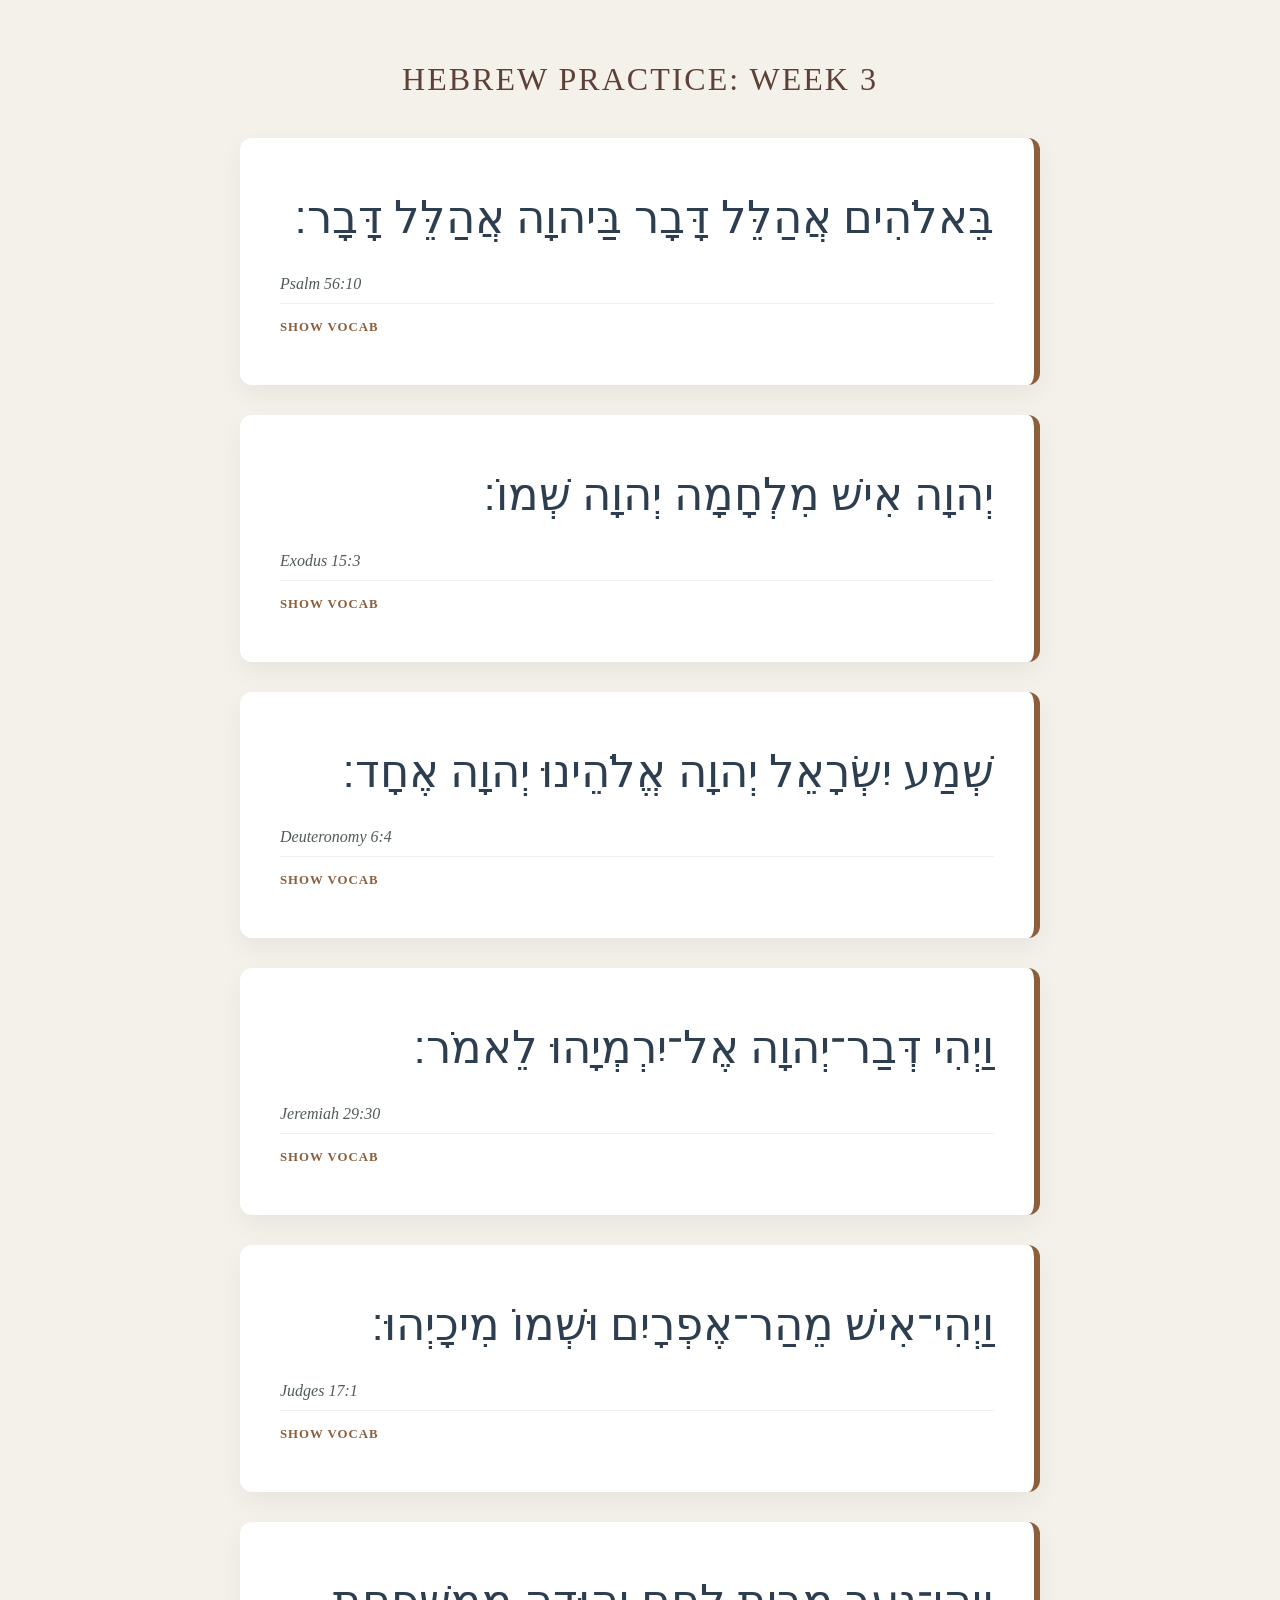
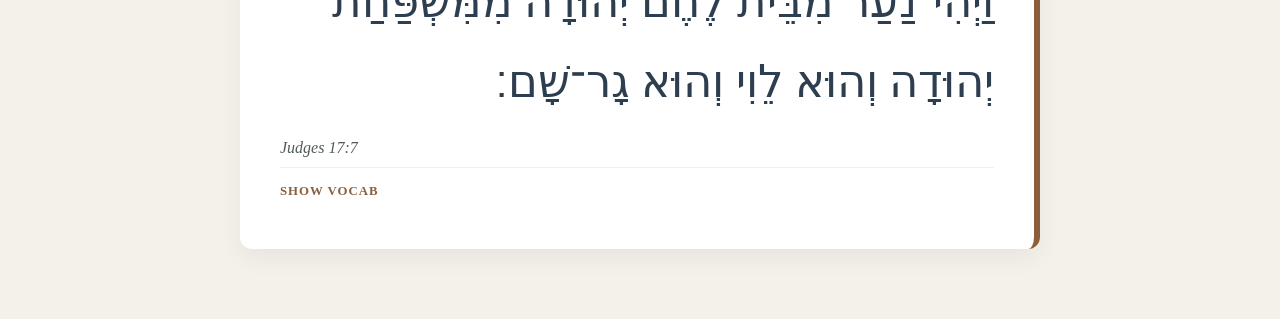
==== index.html @ 3580f566 "add vocab hints" ====
<!DOCTYPE html>
<html lang="he">
<head>
    <meta charset="UTF-8">
    <meta name="viewport" content="width=device-width, initial-scale=1.0">
    <title>Hebrew Practice: Week 3</title>
    <link rel="stylesheet" href="style.css">
</head>
<body>

    <h1>Hebrew Practice: Week 3</h1>

    <div class="container">
        <div class="verse-card">
            <span class="text">בֵּאלֹהִים אֲהַלֵּל דָּבָר בַּיהוָה אֲהַלֵּל דָּבָר׃</span>
            <span class="ref">Psalm 56:10</span>
            <details>
                <summary>Show Vocab</summary>
                <!--<span class="translation-text">In God, whose word I praise, in the <span class="lord">Lord</span>, whose word I praise,</span>-->
                <table class="vocab-table">
                    <tr><td class="hebrew-word">בֵּאלֹהִים</td><td class="meaning">in אֱלֹהִים</td></tr>
                    <tr><td class="hebrew-word">בַּיהוָה</td><td class="meaning">in יהוה</td></tr>
                </table>
            </details>
        </div>

        <div class="verse-card">
            <span class="text">יְהוָה אִישׁ מִלְחָמָה יְהוָה שְׁמוֹ׃</span>
            <span class="ref">Exodus 15:3</span>
            <details>
                <summary>Show Vocab</summary>
                <table class="vocab-table">
                    <tr><td class="hebrew-word">מִלְחָמָה</td><td class="meaning">of war</td></tr>
                    <tr><td class="hebrew-word">שְׁמוֹ</td><td class="meaning">his שֵׁם</td></tr>
                </table>
            </details>
        </div>

        <div class="verse-card">
            <span class="text">שְׁמַע יִשְׂרָאֵל יְהוָה אֱלֹהֵינוּ יְהוָה אֶחָד׃</span>
            <span class="ref">Deuteronomy 6:4</span>
            <details>
                <summary>Show Vocab</summary>
                <table class="vocab-table">
                    <tr><td class="hebrew-word">שְׁמַע</td><td class="meaning">hear</td></tr>
                    <tr><td class="hebrew-word">אֱלֹהֵינוּ</td><td class="meaning">our אֱלֹהִים</td></tr>
                    <tr><td class="hebrew-word">אֶחָד</td><td class="meaning">one</td></tr>
                </table>
            </details>
        </div>

        <div class="verse-card">
            <span class="text">וַיְהִי דְּבַר־יְהוָה אֶל־יִרְמְיָהוּ לֵאמֹר׃</span>
            <span class="ref">Jeremiah 29:30</span>
            <details>
                <summary>Show Vocab</summary>
                <table class="vocab-table">
                    <tr><td class="hebrew-word">וַיְהִי</td><td class="meaning">and there was / and it came (related to הָיָה)</td></tr>
                    <tr><td class="hebrew-word">אֶל</td><td class="meaning">to</td></tr>
                    <tr><td class="hebrew-word">לֵאמֹר</td><td class="meaning">saying</td></tr>
                </table>
            </details>
        </div>

        <div class="verse-card">
            <span class="text">וַיְהִי־אִישׁ מֵהַר־אֶפְרָיִם וּשְׁמוֹ מִיכָיְהוּ׃</span>
            <span class="ref">Judges 17:1</span>
            <details>
                <summary>Show Vocab</summary>
                <table class="vocab-table">
                    <tr><td class="hebrew-word">וַיְהִי</td><td class="meaning">and there was / and it came (from הָיָה)</td></tr>
                    <tr><td class="hebrew-word">מֵהַר</td><td class="meaning">from mount</td></tr>
                    <tr><td class="hebrew-word">וּשְׁמוֹ</td><td class="meaning">whose שֵׁם</td></tr>
                </table>
            </details>
        </div>

        <div class="verse-card">
            <span class="text">וַיְהִי־נַעַר מִבֵּית לֶחֶם יְהוּדָה מִמִּשְׁפַּחַת יְהוּדָה וְהוּא לֵוִי וְהוּא גָר־שָׁם׃</span>
            <span class="ref">Judges 17:7</span>
            <details>
                <summary>Show Vocab</summary>
                <table class="vocab-table">
                    <tr><td class="hebrew-word">וַיְהִי</td><td class="meaning">and there was / and it came (from הָיָה)</td></tr>
                    <tr><td class="hebrew-word">מִבֵּית לֶחֶם</td><td class="meaning">from בֵּית לֶחֶם</td></tr>
                    <tr><td class="hebrew-word">מִמִּשְׁפַּחַת</td><td class="meaning">from the family</td></tr>
                    <tr><td class="hebrew-word">גָר</td><td class="meaning">sojourned</td></tr>
                    <tr><td class="hebrew-word">שָׁם</td><td class="meaning">there</td></tr>
                </table>
            </details>
        </div>
    </div>

</body>
</html>
---- style.css ----
* {
    box-sizing: border-box;
}

body {
    background-color: #f4f1ea;
    margin: 0;
    padding: 40px 20px;
    font-family: 'SBL Hebrew', 'Times New Roman', serif;
    display: flex;
    flex-direction: column;
    align-items: center;
}

h1 {
    color: #5d4037;
    font-weight: 300;
    margin-bottom: 40px;
    text-transform: uppercase;
    letter-spacing: 2px;
}

.container {
    max-width: 800px;
    width: 100%;
}

.verse-card {
    background: white;
    padding: 2.5rem;
    border-radius: 12px;
    box-shadow: 0 10px 25px rgba(0,0,0,0.05);
    margin-bottom: 30px;
    border-right: 6px solid #8b5e3c;  /* Moved to right for RTL flow */
    transition: transform 0.2s ease;
    width: 100%;
}

.verse-card:hover {
    transform: translateY(-5px);
}

.text {
    display: block;
    direction: rtl;
    font-size: 2.8rem;
    color: #2c3e50;
    line-height: 1.8;
    margin-bottom: 1rem;
    text-align: right;
}

.ref {
    display: block;
    font-size: 1rem;
    color: #515a5a;
    font-style: italic;
    margin-bottom: 1rem;
    text-align: left;
    border-bottom: 1px solid #f0f0f0;
    padding-bottom: 10px;
}

details {
    margin-top: 15px;
}

summary {
    list-style: none;
    font-size: 0.8rem;
    color: #8b5e3c;
    cursor: pointer;
    text-transform: uppercase;
    font-weight: bold;
    letter-spacing: 1px;
    margin-bottom: 10px;
}

.translation-text {
    display: block;
    font-size: 1.2rem;
    color: #5d4037;
    background: #fff9f0;
    padding: 15px;
    border-radius: 6px;
    margin-bottom: 15px;
    font-family: 'Georgia', serif;
}

/* Vocabulary Table */
.vocab-table {
    width: 100%;
    border-collapse: collapse;
    margin-top: 10px;
    /* direction: rtl; /* Align table content to the right */
}

.vocab-table td {
    padding: 8px;
    border-bottom: 1px solid #f9f9f9;
}

.vocab-table .hebrew-word {
    color: #2c3e50;
    font-size: 2rem;
    width: 30%;
}

.vocab-table .meaning {
    color: #515a5a;
    text-align: left; /* Keep English left-aligned */
    font-size: 1.2rem;
    direction: ltr;
}

.lord {
    font-variant: small-caps;
}

/* Mobile Optimizations */
@media (max-width: 600px) {
    body {
        padding: 20px 15px; /* Less space around the edges */
    }

    h1 {
        font-size: 1.2rem; /* Shrink the header so it doesn't take up half the screen */
    }

    .verse-card {
        padding: 1.5rem 1rem; /* More room for the text inside the card */
    }

    .text {
        font-size: 2.5rem;
        line-height: 1.5;
    }

    .translation-text {
        font-size: 1.3rem; /* Larger translation for easy reading while walking/commuting */
    }
}
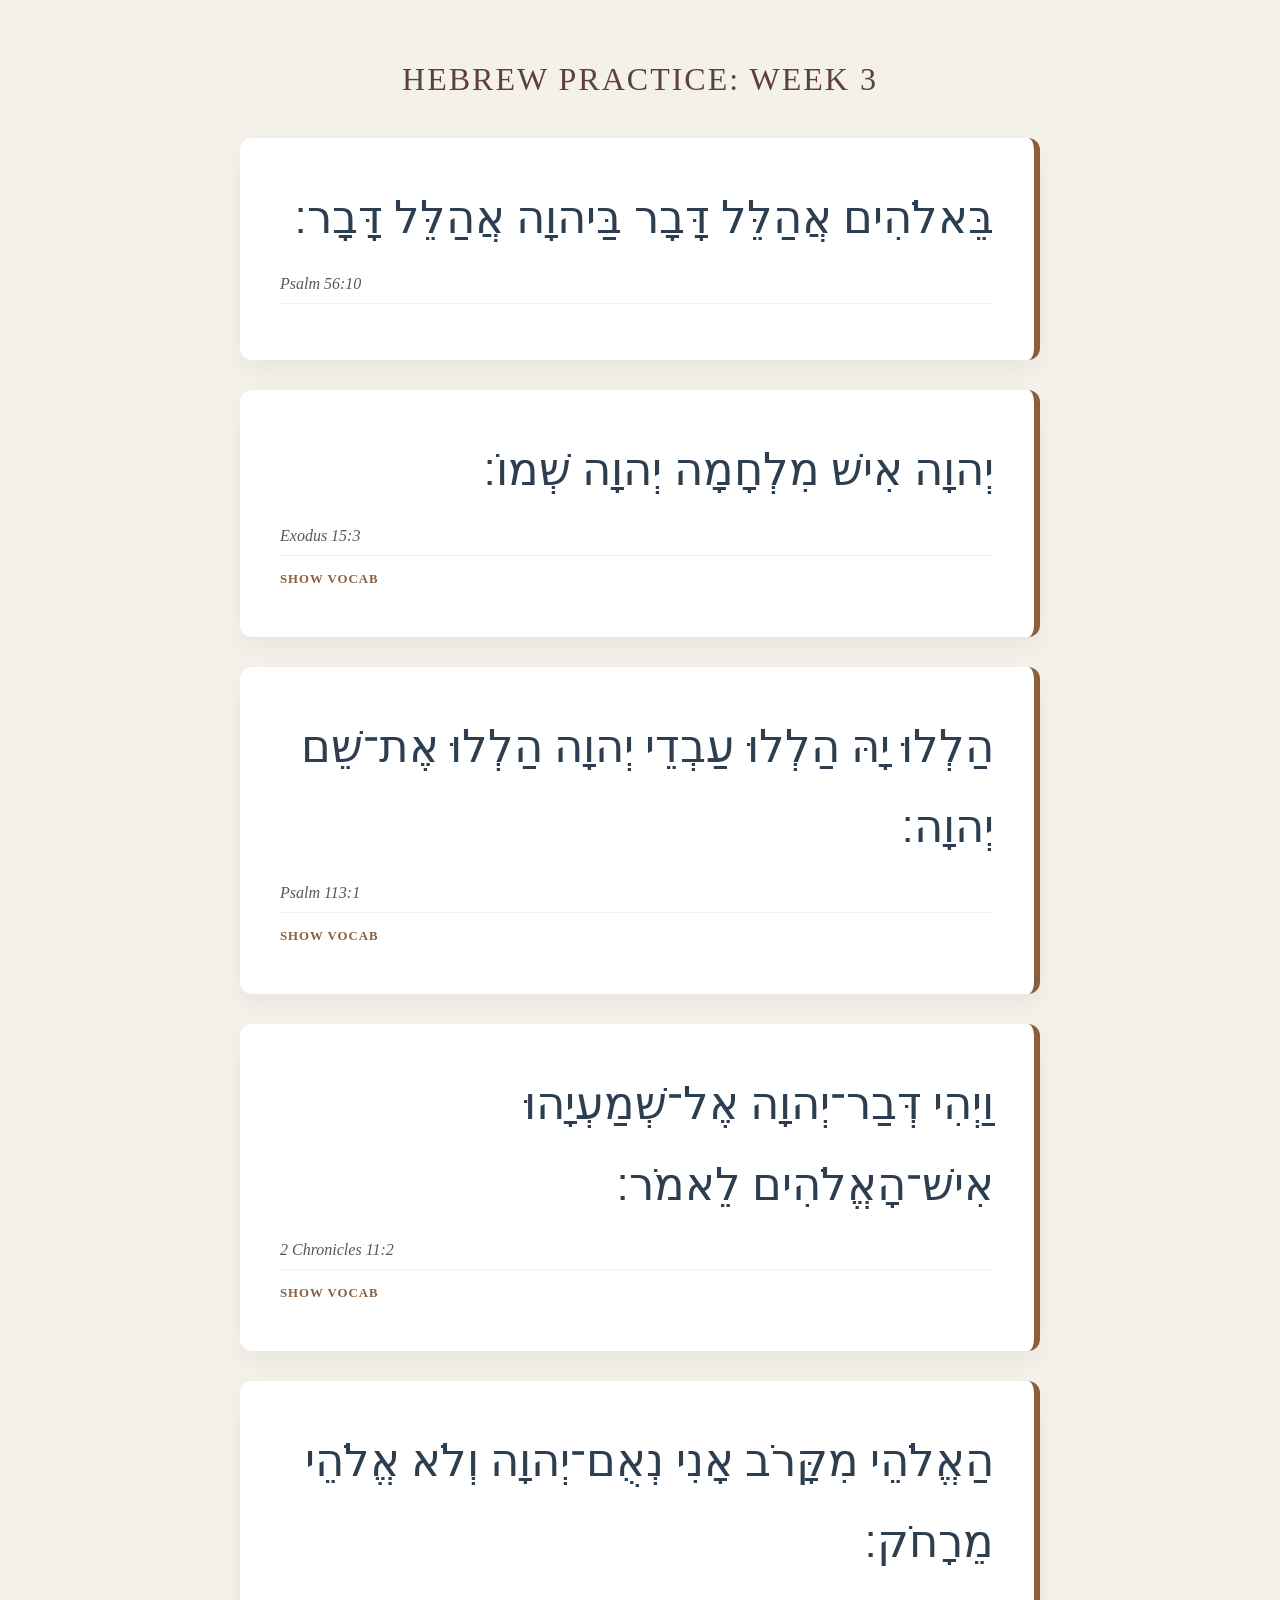
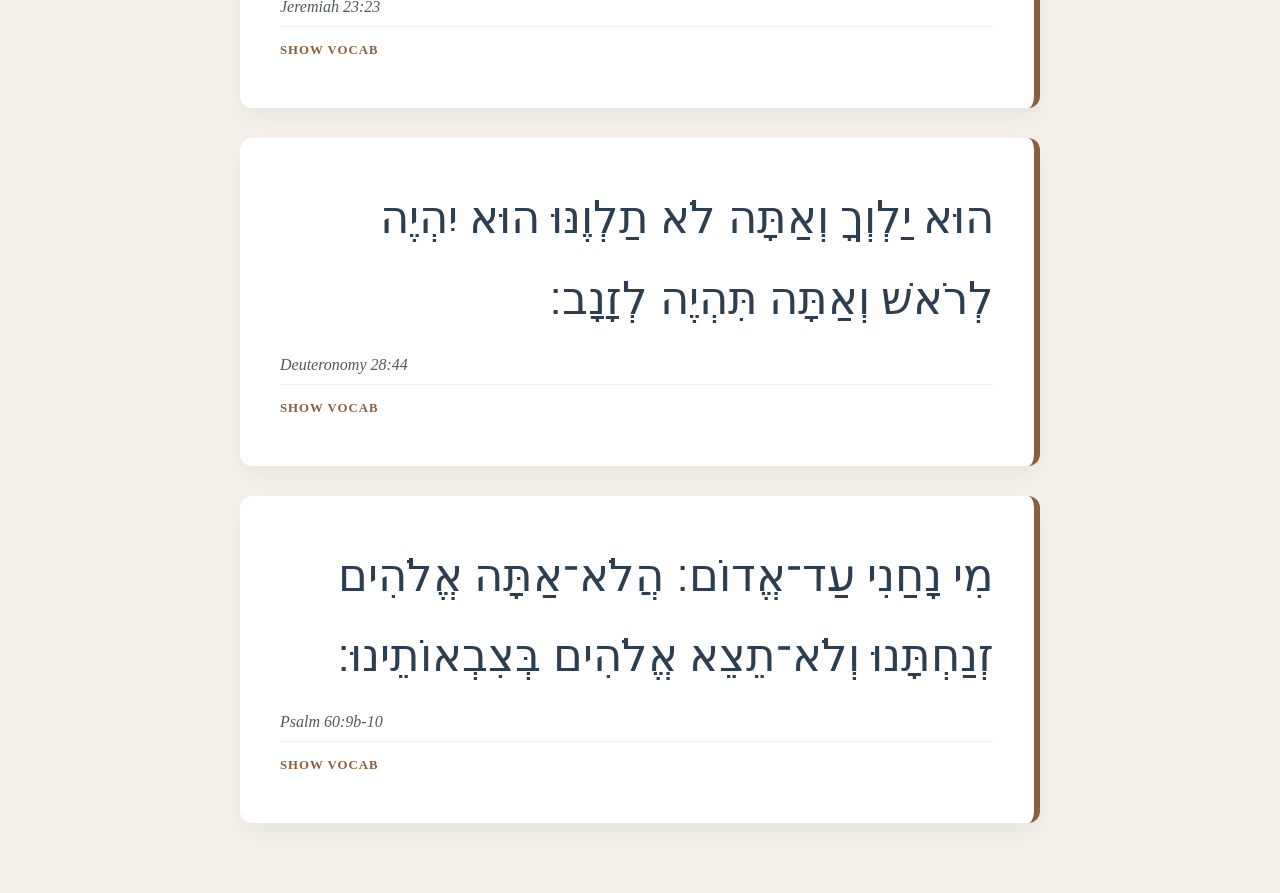
==== commit 949df16f: "change the verses around" ====
--- a/index.html
+++ b/index.html
@@ -14,14 +14,16 @@
         <div class="verse-card">
             <span class="text">בֵּאלֹהִים אֲהַלֵּל דָּבָר בַּיהוָה אֲהַלֵּל דָּבָר׃</span>
             <span class="ref">Psalm 56:10</span>
+            <!--
             <details>
                 <summary>Show Vocab</summary>
-                <!--<span class="translation-text">In God, whose word I praise, in the <span class="lord">Lord</span>, whose word I praise,</span>-->
                 <table class="vocab-table">
                     <tr><td class="hebrew-word">בֵּאלֹהִים</td><td class="meaning">in אֱלֹהִים</td></tr>
                     <tr><td class="hebrew-word">בַּיהוָה</td><td class="meaning">in יהוה</td></tr>
                 </table>
             </details>
+            -->
+                <!--<span class="translation-text">In God, whose word I praise, in the <span class="lord">Lord</span>, whose word I praise,</span>-->
         </div>
 
         <div class="verse-card">
@@ -31,11 +33,79 @@
                 <summary>Show Vocab</summary>
                 <table class="vocab-table">
                     <tr><td class="hebrew-word">מִלְחָמָה</td><td class="meaning">of war</td></tr>
-                    <tr><td class="hebrew-word">שְׁמוֹ</td><td class="meaning">his שֵׁם</td></tr>
+                    <!--<tr><td class="hebrew-word">שְׁמוֹ</td><td class="meaning">his שֵׁם</td></tr>-->
                 </table>
             </details>
         </div>
 
+        <div class="verse-card">
+            <span class="text">הַלְלוּ יָהּ הַלְלוּ עַבְדֵי יְהוָה הַלְלוּ אֶת־שֵׁם יְהוָה׃</span>
+            <span class="ref">Psalm 113:1</span>
+            <details>
+                <summary>Show Vocab</summary>
+                <table class="vocab-table">
+                    <tr><td class="hebrew-word">עַבְדֵי</td><td class="meaning">servants</td></tr>
+                </table>
+            </details>
+        </div>
+
+        <div class="verse-card">
+            <span class="text">וַיְהִי דְּבַר־יְהוָה אֶל־שְׁמַעְיָהוּ אִישׁ־הָאֱלֹהִים לֵאמֹר׃</span>
+            <span class="ref">2 Chronicles 11:2</span>
+            <details>
+                <summary>Show Vocab</summary>
+                <table class="vocab-table">
+                    <tr><td class="hebrew-word">וַיְהִי</td><td class="meaning">and there was / and it came (related to הָיָה)</td></tr>
+                    <tr><td class="hebrew-word">אֶל</td><td class="meaning">to</td></tr>
+                    <tr><td class="hebrew-word">לֵאמֹר</td><td class="meaning">saying</td></tr>
+                </table>
+            </details>
+        </div>
+
+        <div class="verse-card">
+            <span class="text">הַאֱלֹהֵי מִקָּרֹב אָנִי נְאֻם־יְהוָה וְלֹא אֱלֹהֵי מֵרָחֹק׃</span>
+            <span class="ref">Jeremiah 23:23</span>
+            <details>
+                <summary>Show Vocab</summary>
+                <table class="vocab-table">
+                    <tr><td class="hebrew-word">מִקָּרֹב</td><td class="meaning">nearby</td></tr>
+                    <tr><td class="hebrew-word">נְאֻם</td><td class="meaning">declares</td></tr>
+                    <tr><td class="hebrew-word">מֵרָחֹק</td><td class="meaning">far away</td></tr>
+                </table>
+            </details>
+        </div>
+
+        <div class="verse-card">
+            <span class="text">הוּא יַלְוְךָ וְאַתָּה לֹא תַלְוֶנּוּ הוּא יִהְיֶה לְרֹאשׁ וְאַתָּה תִּהְיֶה לְזָנָב׃</span>
+            <span class="ref">Deuteronomy 28:44</span>
+            <details>
+                <summary>Show Vocab</summary>
+                <table class="vocab-table">
+                    <tr><td class="hebrew-word">יַלְוְךָ</td><td class="meaning">will lend to you</td></tr>
+                    <tr><td class="hebrew-word">תַלְוֶנּוּ</td><td class="meaning">will lend to him</td></tr>
+                    <tr><td class="hebrew-word">יִהְיֶה</td><td class="meaning">will be (from הָיָה)</td></tr>
+                    <tr><td class="hebrew-word">לְרֹאשׁ</td><td class="meaning">the head</td></tr>
+                    <tr><td class="hebrew-word">לְזָנָב</td><td class="meaning">the tail</td></tr>
+                </table>
+            </details>
+        </div>
+
+        <div class="verse-card">
+            <span class="text">מִי נָחַנִי עַד־אֱדוֹם׃ הֲלֹא־אַתָּה אֱלֹהִים זְנַחְתָּנוּ וְלֹא־תֵצֵא אֱלֹהִים בְּצִבְאוֹתֵינוּ׃</span>
+            <span class="ref">Psalm 60:9b-10</span>
+            <details>
+                <summary>Show Vocab</summary>
+                <table class="vocab-table">
+                    <tr><td class="hebrew-word">נָחַנִי</td><td class="meaning">will lead me</td></tr>
+                    <tr><td class="hebrew-word">עַד</td><td class="meaning">into</td></tr>
+                    <tr><td class="hebrew-word">זְנַחְתָּנוּ</td><td class="meaning">(you) have rejected us</td></tr>
+                    <tr><td class="hebrew-word">תֵצֵא</td><td class="meaning">goes out</td></tr>
+                    <tr><td class="hebrew-word">בְּצִבְאוֹתֵינוּ</td><td class="meaning">with our armies</td></tr>
+                </table>
+            </details>
+        </div>
+
+        <!--
         <div class="verse-card">
             <span class="text">שְׁמַע יִשְׂרָאֵל יְהוָה אֱלֹהֵינוּ יְהוָה אֶחָד׃</span>
             <span class="ref">Deuteronomy 6:4</span>
@@ -90,6 +160,7 @@
             </details>
         </div>
     </div>
+    -->
 
 </body>
 </html>
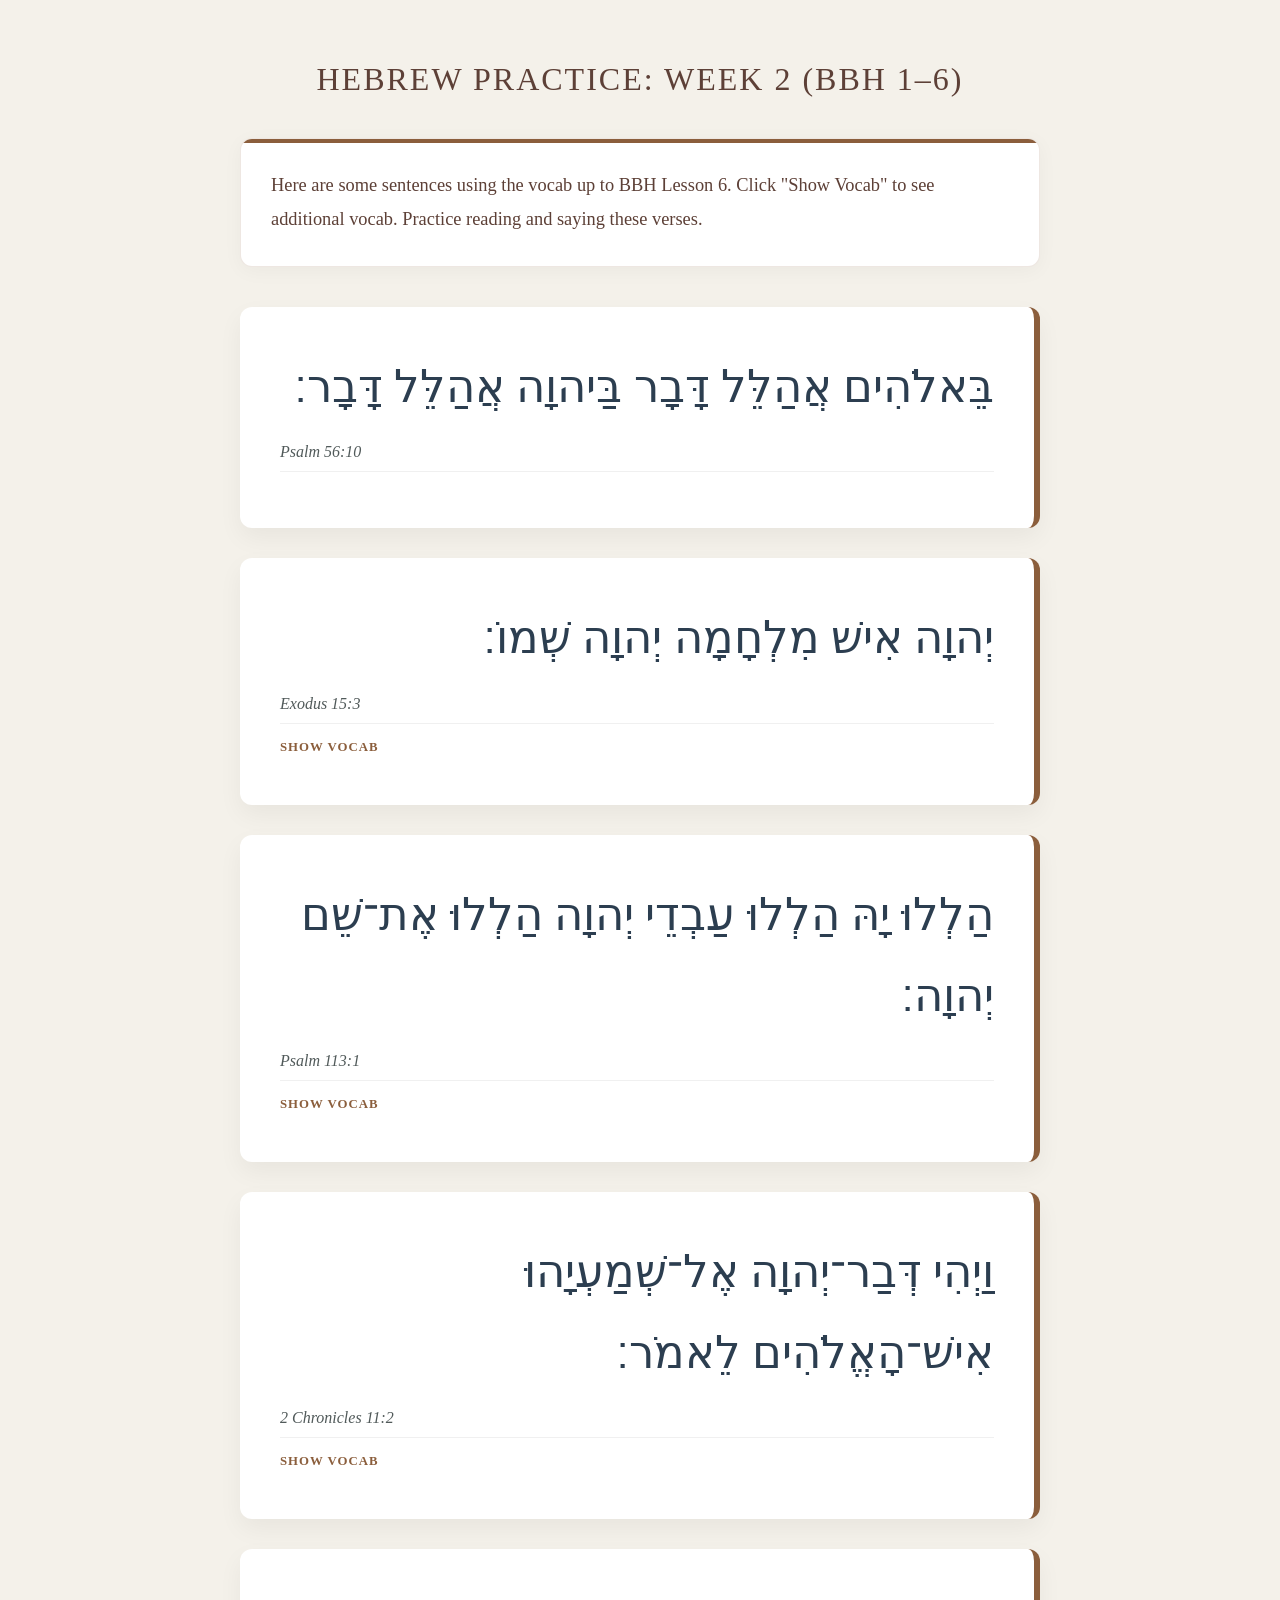
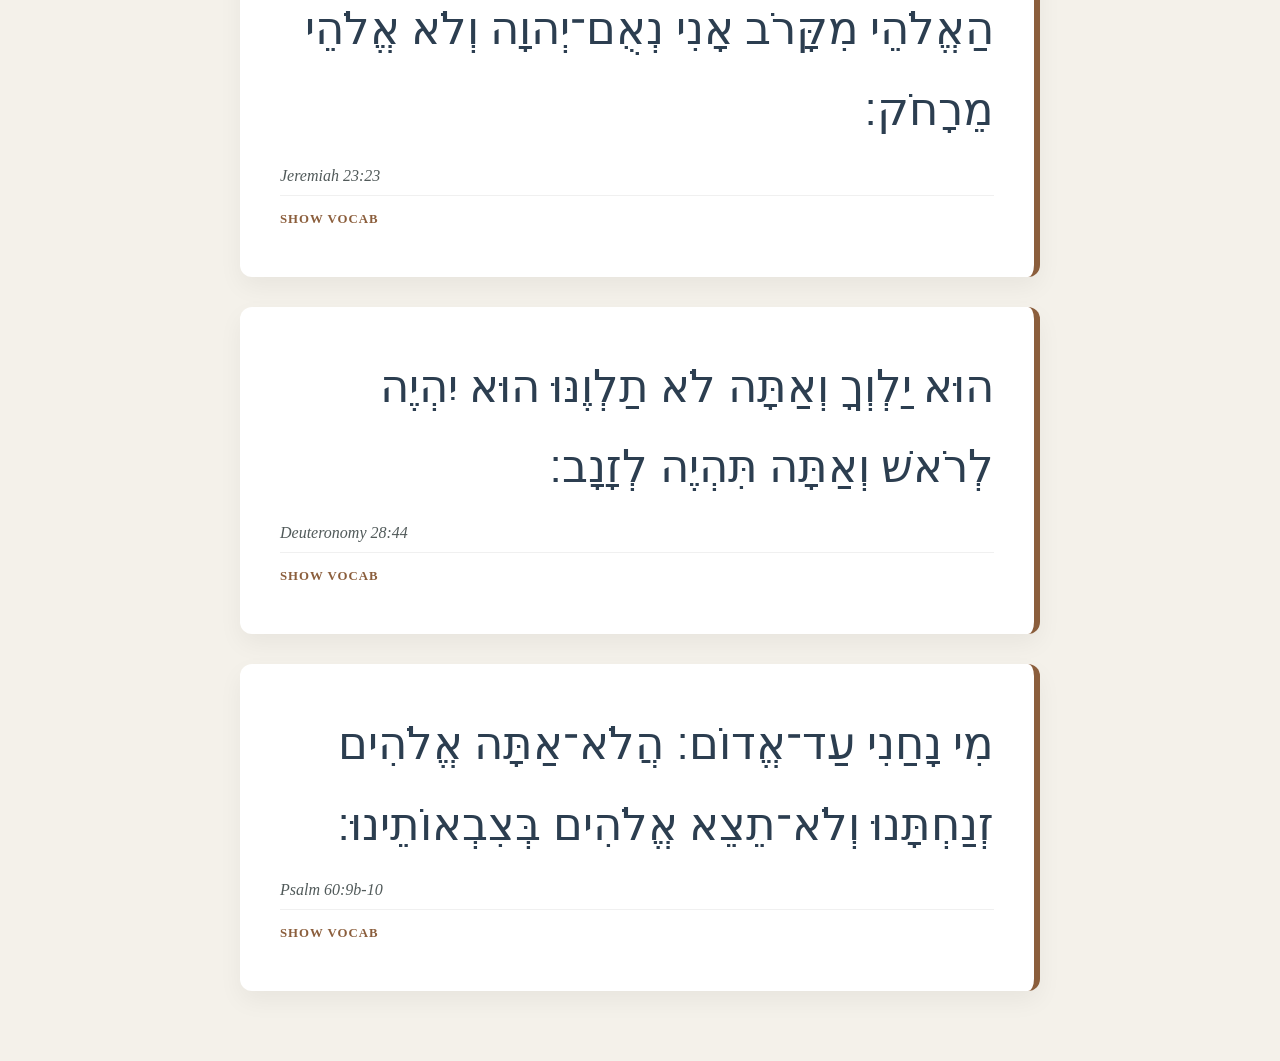
==== commit b0f814e4: "Put some intro text into the week 2 page" ====
--- a/index.html
+++ b/index.html
@@ -1,14 +1,28 @@
 <!DOCTYPE html>
 <html lang="he">
 <head>
+    <!-- Google tag (gtag.js) -->
+    <script async src="https://www.googletagmanager.com/gtag/js?id=G-VQ52LEFGRJ"></script>
+    <script>
+      window.dataLayer = window.dataLayer || [];
+      function gtag(){dataLayer.push(arguments);}
+      gtag('js', new Date());
+
+      gtag('config', 'G-VQ52LEFGRJ');
+    </script>
     <meta charset="UTF-8">
     <meta name="viewport" content="width=device-width, initial-scale=1.0">
-    <title>Hebrew Practice: Week 3</title>
+    <title>Hebrew Practice: Week 2</title>
     <link rel="stylesheet" href="style.css">
 </head>
 <body>
 
-    <h1>Hebrew Practice: Week 3</h1>
+    <h1>Hebrew Practice: Week 2 (BBH 1–6)</h1>
+
+    <div class="intro">
+    Here are some sentences using the vocab up to BBH Lesson 6. Click "Show
+    Vocab" to see additional vocab. Practice reading and saying these verses.
+    </div>
 
     <div class="container">
         <div class="verse-card">
@@ -55,7 +69,7 @@
             <details>
                 <summary>Show Vocab</summary>
                 <table class="vocab-table">
-                    <tr><td class="hebrew-word">וַיְהִי</td><td class="meaning">and there was / and it came (related to הָיָה)</td></tr>
+                    <tr><td class="hebrew-word">וַיְהִי</td><td class="meaning">and there was / and it came (from הָיָה)</td></tr>
                     <tr><td class="hebrew-word">אֶל</td><td class="meaning">to</td></tr>
                     <tr><td class="hebrew-word">לֵאמֹר</td><td class="meaning">saying</td></tr>
                 </table>
--- a/style.css
+++ b/style.css
@@ -20,6 +20,32 @@
     letter-spacing: 2px;
 }
 
+.intro {
+    max-width: 800px;
+    width: 100%;
+    margin-bottom: 40px;
+    padding: 30px;
+    background: white;
+    border-radius: 12px;
+    box-shadow: 0 4px 20px rgba(0, 0, 0, 0.04);
+    color: #5d4037;
+    line-height: 1.8;
+    font-size: 1.15rem;
+    border: 1px solid rgba(139, 94, 60, 0.15);
+    position: relative;
+    overflow: hidden;
+}
+
+.intro::before {
+    content: '';
+    position: absolute;
+    top: 0;
+    left: 0;
+    right: 0;
+    height: 4px;
+    background: #8b5e3c;
+}
+
 .container {
     max-width: 800px;
     width: 100%;
@@ -29,9 +55,10 @@
     background: white;
     padding: 2.5rem;
     border-radius: 12px;
-    box-shadow: 0 10px 25px rgba(0,0,0,0.05);
+    box-shadow: 0 10px 25px rgba(0, 0, 0, 0.05);
     margin-bottom: 30px;
-    border-right: 6px solid #8b5e3c;  /* Moved to right for RTL flow */
+    border-right: 6px solid #8b5e3c;
+    /* Moved to right for RTL flow */
     transition: transform 0.2s ease;
     width: 100%;
 }
@@ -108,7 +135,8 @@
 
 .vocab-table .meaning {
     color: #515a5a;
-    text-align: left; /* Keep English left-aligned */
+    text-align: left;
+    /* Keep English left-aligned */
     font-size: 1.2rem;
     direction: ltr;
 }
@@ -120,15 +148,24 @@
 /* Mobile Optimizations */
 @media (max-width: 600px) {
     body {
-        padding: 20px 15px; /* Less space around the edges */
+        padding: 20px 15px;
+        /* Less space around the edges */
     }
 
     h1 {
-        font-size: 1.2rem; /* Shrink the header so it doesn't take up half the screen */
+        font-size: 1.2rem;
+        /* Shrink the header so it doesn't take up half the screen */
     }
 
     .verse-card {
-        padding: 1.5rem 1rem; /* More room for the text inside the card */
+        padding: 1.5rem 1rem;
+        /* More room for the text inside the card */
+    }
+
+    .intro {
+        font-size: 1rem;
+        padding: 16px;
+        margin-bottom: 25px;
     }
 
     .text {
@@ -137,6 +174,7 @@
     }
 
     .translation-text {
-        font-size: 1.3rem; /* Larger translation for easy reading while walking/commuting */
+        font-size: 1.3rem;
+        /* Larger translation for easy reading while walking/commuting */
     }
-}
+}
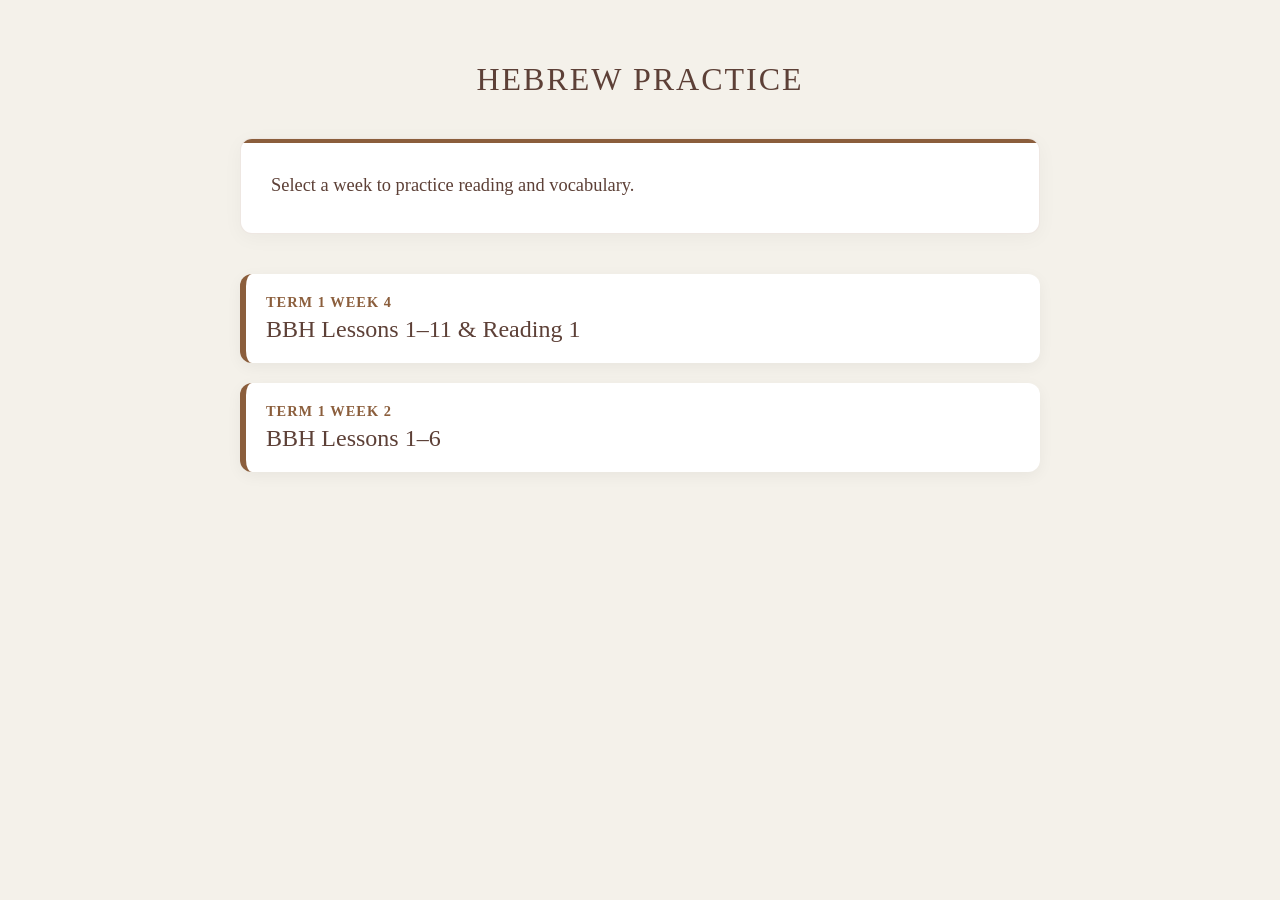
==== commit e0cbae4c: "Add some content up to lesson 11" ====
--- a/index.html
+++ b/index.html
@@ -1,180 +1,72 @@
 <!DOCTYPE html>
-<html lang="he">
+<html lang="en">
+
 <head>
+    <meta charset="UTF-8">
+    <meta name="viewport" content="width=device-width, initial-scale=1.0">
+    <title>Hebrew Practice Index</title>
+    <link rel="stylesheet" href="style.css">
     <!-- Google tag (gtag.js) -->
     <script async src="https://www.googletagmanager.com/gtag/js?id=G-VQ52LEFGRJ"></script>
     <script>
-      window.dataLayer = window.dataLayer || [];
-      function gtag(){dataLayer.push(arguments);}
-      gtag('js', new Date());
+        window.dataLayer = window.dataLayer || [];
+        function gtag() { dataLayer.push(arguments); }
+        gtag('js', new Date());
 
-      gtag('config', 'G-VQ52LEFGRJ');
+        gtag('config', 'G-VQ52LEFGRJ');
     </script>
-    <meta charset="UTF-8">
-    <meta name="viewport" content="width=device-width, initial-scale=1.0">
-    <title>Hebrew Practice: Week 2</title>
-    <link rel="stylesheet" href="style.css">
+    <style>
+        .week-link {
+            display: block;
+            background: white;
+            padding: 20px;
+            margin-bottom: 20px;
+            border-radius: 12px;
+            text-decoration: none;
+            color: #5d4037;
+            font-size: 1.5rem;
+            box-shadow: 0 4px 15px rgba(0, 0, 0, 0.05);
+            transition: transform 0.2s ease, box-shadow 0.2s ease;
+            border-left: 6px solid #8b5e3c;
+        }
+
+        .week-link:hover {
+            transform: translateY(-3px);
+            box-shadow: 0 8px 25px rgba(0, 0, 0, 0.1);
+        }
+
+        .week-link span {
+            display: block;
+            font-size: 0.9rem;
+            color: #8b5e3c;
+            text-transform: uppercase;
+            font-weight: bold;
+            letter-spacing: 1px;
+            margin-bottom: 5px;
+        }
+    </style>
 </head>
+
 <body>
 
-    <h1>Hebrew Practice: Week 2 (BBH 1–6)</h1>
+    <h1>Hebrew Practice</h1>
 
     <div class="intro">
-    Here are some sentences using the vocab up to BBH Lesson 6. Click "Show
-    Vocab" to see additional vocab. Practice reading and saying these verses.
+        Select a week to practice reading and vocabulary.
     </div>
 
     <div class="container">
-        <div class="verse-card">
-            <span class="text">בֵּאלֹהִים אֲהַלֵּל דָּבָר בַּיהוָה אֲהַלֵּל דָּבָר׃</span>
-            <span class="ref">Psalm 56:10</span>
-            <!--
-            <details>
-                <summary>Show Vocab</summary>
-                <table class="vocab-table">
-                    <tr><td class="hebrew-word">בֵּאלֹהִים</td><td class="meaning">in אֱלֹהִים</td></tr>
-                    <tr><td class="hebrew-word">בַּיהוָה</td><td class="meaning">in יהוה</td></tr>
-                </table>
-            </details>
-            -->
-                <!--<span class="translation-text">In God, whose word I praise, in the <span class="lord">Lord</span>, whose word I praise,</span>-->
-        </div>
+        <a href="week4.html" class="week-link">
+            <span>Term 1 Week 4</span>
+            BBH Lessons 1–11 & Reading 1
+        </a>
 
-        <div class="verse-card">
-            <span class="text">יְהוָה אִישׁ מִלְחָמָה יְהוָה שְׁמוֹ׃</span>
-            <span class="ref">Exodus 15:3</span>
-            <details>
-                <summary>Show Vocab</summary>
-                <table class="vocab-table">
-                    <tr><td class="hebrew-word">מִלְחָמָה</td><td class="meaning">of war</td></tr>
-                    <!--<tr><td class="hebrew-word">שְׁמוֹ</td><td class="meaning">his שֵׁם</td></tr>-->
-                </table>
-            </details>
-        </div>
-
-        <div class="verse-card">
-            <span class="text">הַלְלוּ יָהּ הַלְלוּ עַבְדֵי יְהוָה הַלְלוּ אֶת־שֵׁם יְהוָה׃</span>
-            <span class="ref">Psalm 113:1</span>
-            <details>
-                <summary>Show Vocab</summary>
-                <table class="vocab-table">
-                    <tr><td class="hebrew-word">עַבְדֵי</td><td class="meaning">servants</td></tr>
-                </table>
-            </details>
-        </div>
-
-        <div class="verse-card">
-            <span class="text">וַיְהִי דְּבַר־יְהוָה אֶל־שְׁמַעְיָהוּ אִישׁ־הָאֱלֹהִים לֵאמֹר׃</span>
-            <span class="ref">2 Chronicles 11:2</span>
-            <details>
-                <summary>Show Vocab</summary>
-                <table class="vocab-table">
-                    <tr><td class="hebrew-word">וַיְהִי</td><td class="meaning">and there was / and it came (from הָיָה)</td></tr>
-                    <tr><td class="hebrew-word">אֶל</td><td class="meaning">to</td></tr>
-                    <tr><td class="hebrew-word">לֵאמֹר</td><td class="meaning">saying</td></tr>
-                </table>
-            </details>
-        </div>
-
-        <div class="verse-card">
-            <span class="text">הַאֱלֹהֵי מִקָּרֹב אָנִי נְאֻם־יְהוָה וְלֹא אֱלֹהֵי מֵרָחֹק׃</span>
-            <span class="ref">Jeremiah 23:23</span>
-            <details>
-                <summary>Show Vocab</summary>
-                <table class="vocab-table">
-                    <tr><td class="hebrew-word">מִקָּרֹב</td><td class="meaning">nearby</td></tr>
-                    <tr><td class="hebrew-word">נְאֻם</td><td class="meaning">declares</td></tr>
-                    <tr><td class="hebrew-word">מֵרָחֹק</td><td class="meaning">far away</td></tr>
-                </table>
-            </details>
-        </div>
-
-        <div class="verse-card">
-            <span class="text">הוּא יַלְוְךָ וְאַתָּה לֹא תַלְוֶנּוּ הוּא יִהְיֶה לְרֹאשׁ וְאַתָּה תִּהְיֶה לְזָנָב׃</span>
-            <span class="ref">Deuteronomy 28:44</span>
-            <details>
-                <summary>Show Vocab</summary>
-                <table class="vocab-table">
-                    <tr><td class="hebrew-word">יַלְוְךָ</td><td class="meaning">will lend to you</td></tr>
-                    <tr><td class="hebrew-word">תַלְוֶנּוּ</td><td class="meaning">will lend to him</td></tr>
-                    <tr><td class="hebrew-word">יִהְיֶה</td><td class="meaning">will be (from הָיָה)</td></tr>
-                    <tr><td class="hebrew-word">לְרֹאשׁ</td><td class="meaning">the head</td></tr>
-                    <tr><td class="hebrew-word">לְזָנָב</td><td class="meaning">the tail</td></tr>
-                </table>
-            </details>
-        </div>
-
-        <div class="verse-card">
-            <span class="text">מִי נָחַנִי עַד־אֱדוֹם׃ הֲלֹא־אַתָּה אֱלֹהִים זְנַחְתָּנוּ וְלֹא־תֵצֵא אֱלֹהִים בְּצִבְאוֹתֵינוּ׃</span>
-            <span class="ref">Psalm 60:9b-10</span>
-            <details>
-                <summary>Show Vocab</summary>
-                <table class="vocab-table">
-                    <tr><td class="hebrew-word">נָחַנִי</td><td class="meaning">will lead me</td></tr>
-                    <tr><td class="hebrew-word">עַד</td><td class="meaning">into</td></tr>
-                    <tr><td class="hebrew-word">זְנַחְתָּנוּ</td><td class="meaning">(you) have rejected us</td></tr>
-                    <tr><td class="hebrew-word">תֵצֵא</td><td class="meaning">goes out</td></tr>
-                    <tr><td class="hebrew-word">בְּצִבְאוֹתֵינוּ</td><td class="meaning">with our armies</td></tr>
-                </table>
-            </details>
-        </div>
-
-        <!--
-        <div class="verse-card">
-            <span class="text">שְׁמַע יִשְׂרָאֵל יְהוָה אֱלֹהֵינוּ יְהוָה אֶחָד׃</span>
-            <span class="ref">Deuteronomy 6:4</span>
-            <details>
-                <summary>Show Vocab</summary>
-                <table class="vocab-table">
-                    <tr><td class="hebrew-word">שְׁמַע</td><td class="meaning">hear</td></tr>
-                    <tr><td class="hebrew-word">אֱלֹהֵינוּ</td><td class="meaning">our אֱלֹהִים</td></tr>
-                    <tr><td class="hebrew-word">אֶחָד</td><td class="meaning">one</td></tr>
-                </table>
-            </details>
-        </div>
-
-        <div class="verse-card">
-            <span class="text">וַיְהִי דְּבַר־יְהוָה אֶל־יִרְמְיָהוּ לֵאמֹר׃</span>
-            <span class="ref">Jeremiah 29:30</span>
-            <details>
-                <summary>Show Vocab</summary>
-                <table class="vocab-table">
-                    <tr><td class="hebrew-word">וַיְהִי</td><td class="meaning">and there was / and it came (related to הָיָה)</td></tr>
-                    <tr><td class="hebrew-word">אֶל</td><td class="meaning">to</td></tr>
-                    <tr><td class="hebrew-word">לֵאמֹר</td><td class="meaning">saying</td></tr>
-                </table>
-            </details>
-        </div>
-
-        <div class="verse-card">
-            <span class="text">וַיְהִי־אִישׁ מֵהַר־אֶפְרָיִם וּשְׁמוֹ מִיכָיְהוּ׃</span>
-            <span class="ref">Judges 17:1</span>
-            <details>
-                <summary>Show Vocab</summary>
-                <table class="vocab-table">
-                    <tr><td class="hebrew-word">וַיְהִי</td><td class="meaning">and there was / and it came (from הָיָה)</td></tr>
-                    <tr><td class="hebrew-word">מֵהַר</td><td class="meaning">from mount</td></tr>
-                    <tr><td class="hebrew-word">וּשְׁמוֹ</td><td class="meaning">whose שֵׁם</td></tr>
-                </table>
-            </details>
-        </div>
-
-        <div class="verse-card">
-            <span class="text">וַיְהִי־נַעַר מִבֵּית לֶחֶם יְהוּדָה מִמִּשְׁפַּחַת יְהוּדָה וְהוּא לֵוִי וְהוּא גָר־שָׁם׃</span>
-            <span class="ref">Judges 17:7</span>
-            <details>
-                <summary>Show Vocab</summary>
-                <table class="vocab-table">
-                    <tr><td class="hebrew-word">וַיְהִי</td><td class="meaning">and there was / and it came (from הָיָה)</td></tr>
-                    <tr><td class="hebrew-word">מִבֵּית לֶחֶם</td><td class="meaning">from בֵּית לֶחֶם</td></tr>
-                    <tr><td class="hebrew-word">מִמִּשְׁפַּחַת</td><td class="meaning">from the family</td></tr>
-                    <tr><td class="hebrew-word">גָר</td><td class="meaning">sojourned</td></tr>
-                    <tr><td class="hebrew-word">שָׁם</td><td class="meaning">there</td></tr>
-                </table>
-            </details>
-        </div>
+        <a href="week2.html" class="week-link">
+            <span>Term 1 Week 2</span>
+            BBH Lessons 1–6
+        </a>
     </div>
-    -->
 
 </body>
-</html>
+
+</html>
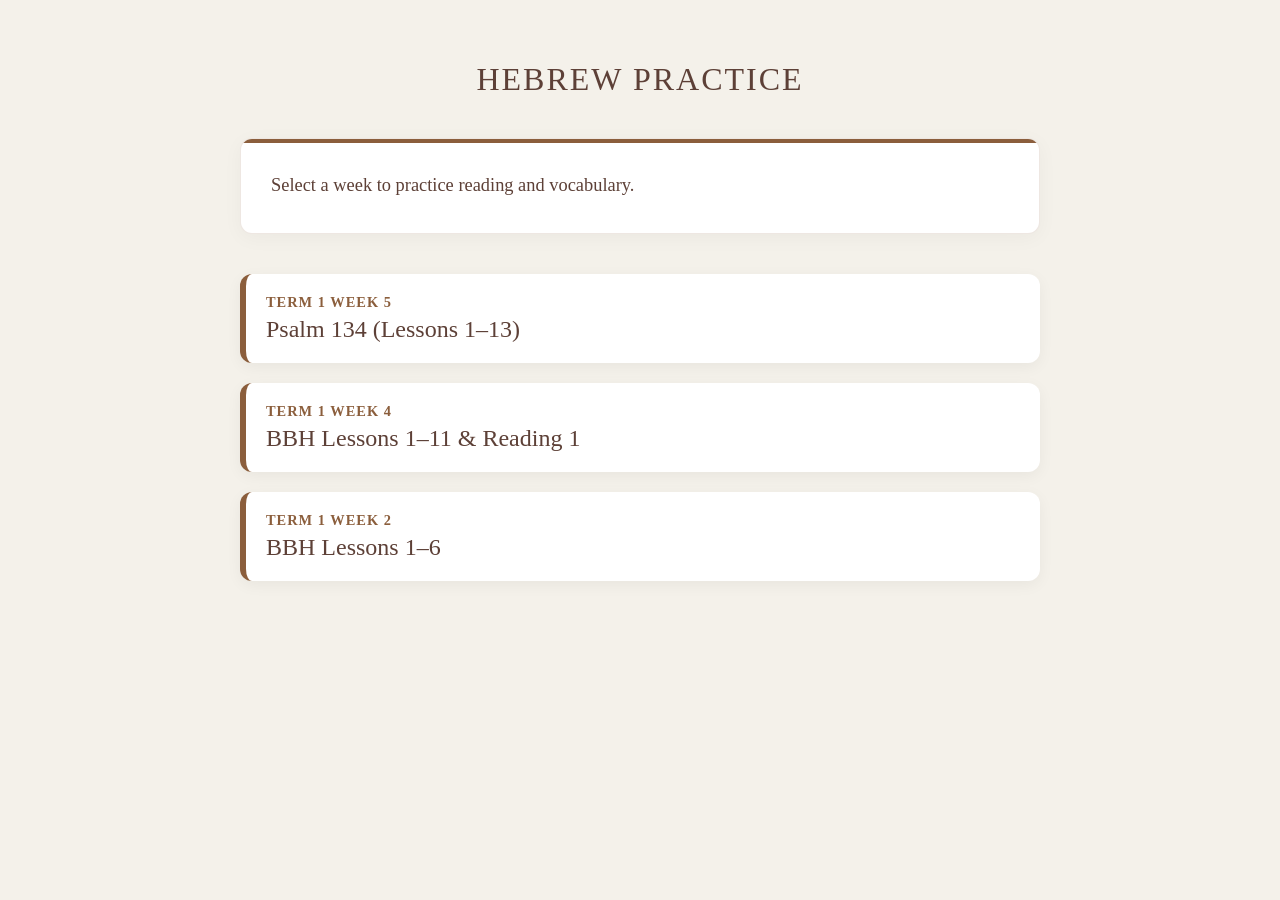
==== commit 2422551f: "Add Psalm 134" ====
--- a/index.html
+++ b/index.html
@@ -56,6 +56,11 @@
     </div>
 
     <div class="container">
+        <a href="psalm134.html" class="week-link">
+            <span>Term 1 Week 5</span>
+            Psalm 134 (Lessons 1–13)
+        </a>
+
         <a href="week4.html" class="week-link">
             <span>Term 1 Week 4</span>
             BBH Lessons 1–11 & Reading 1
--- a/style.css
+++ b/style.css
@@ -1,5 +1,10 @@
 * {
     box-sizing: border-box;
+}
+
+a {
+    text-decoration: none;
+    color: inherit;
 }
 
 body {
@@ -18,6 +23,21 @@
     margin-bottom: 40px;
     text-transform: uppercase;
     letter-spacing: 2px;
+}
+
+.back-link {
+    display: inline-block;
+    margin-bottom: 20px;
+    font-size: 0.9rem;
+    color: #8b5e3c;
+    text-transform: uppercase;
+    font-weight: bold;
+    letter-spacing: 1px;
+    transition: transform 0.2s ease;
+}
+
+.back-link:hover {
+    transform: translateX(-5px);
 }
 
 .intro {
@@ -86,6 +106,12 @@
     text-align: left;
     border-bottom: 1px solid #f0f0f0;
     padding-bottom: 10px;
+    text-decoration: none;
+    transition: color 0.2s ease;
+}
+
+.ref:hover {
+    color: #8b5e3c;
 }
 
 details {
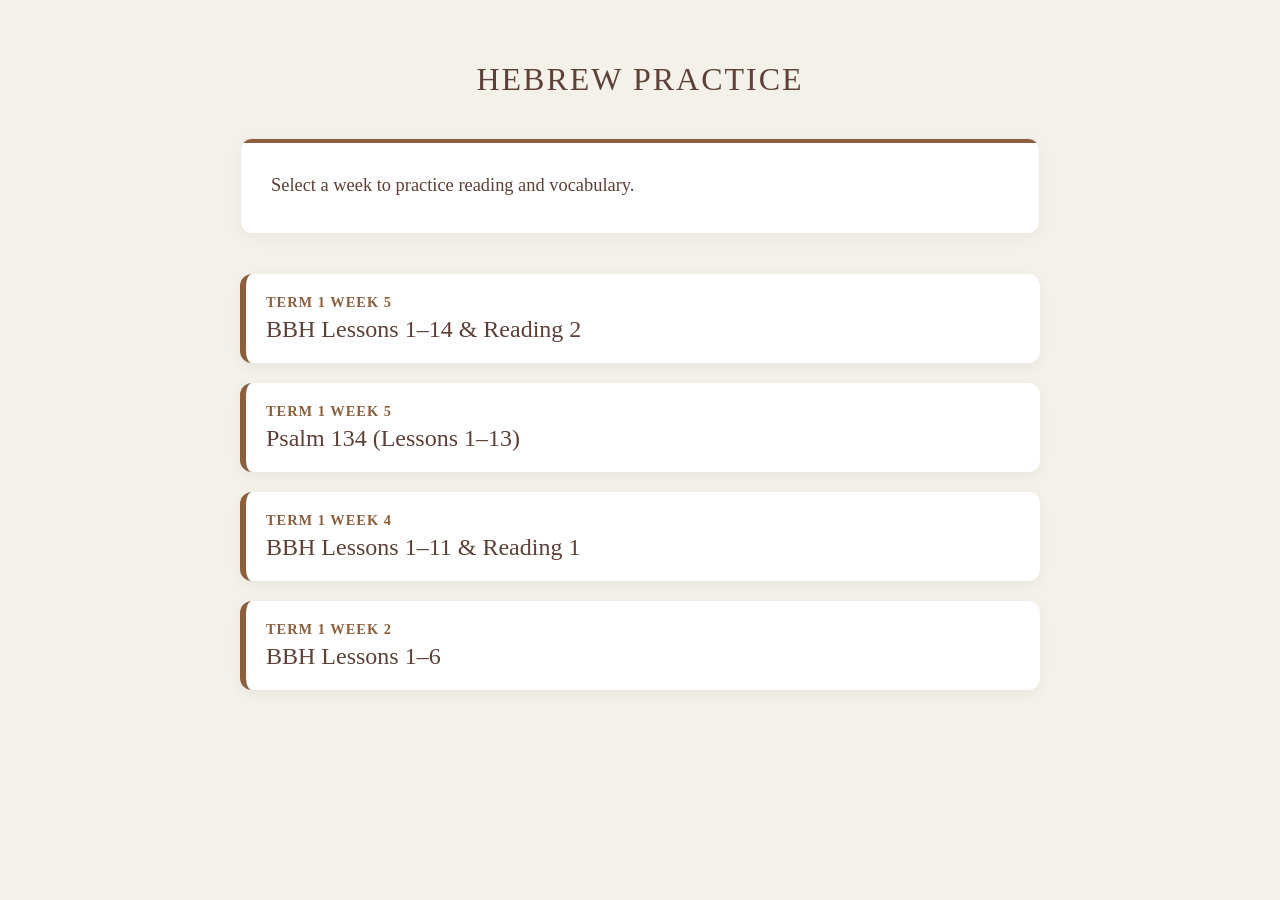
==== commit 8aa45248: "Week 5 vocab sentences." ====
--- a/index.html
+++ b/index.html
@@ -56,6 +56,11 @@
     </div>
 
     <div class="container">
+        <a href="week5.html" class="week-link">
+            <span>Term 1 Week 5</span>
+            BBH Lessons 1–14 & Reading 2
+        </a>
+
         <a href="psalm134.html" class="week-link">
             <span>Term 1 Week 5</span>
             Psalm 134 (Lessons 1–13)
